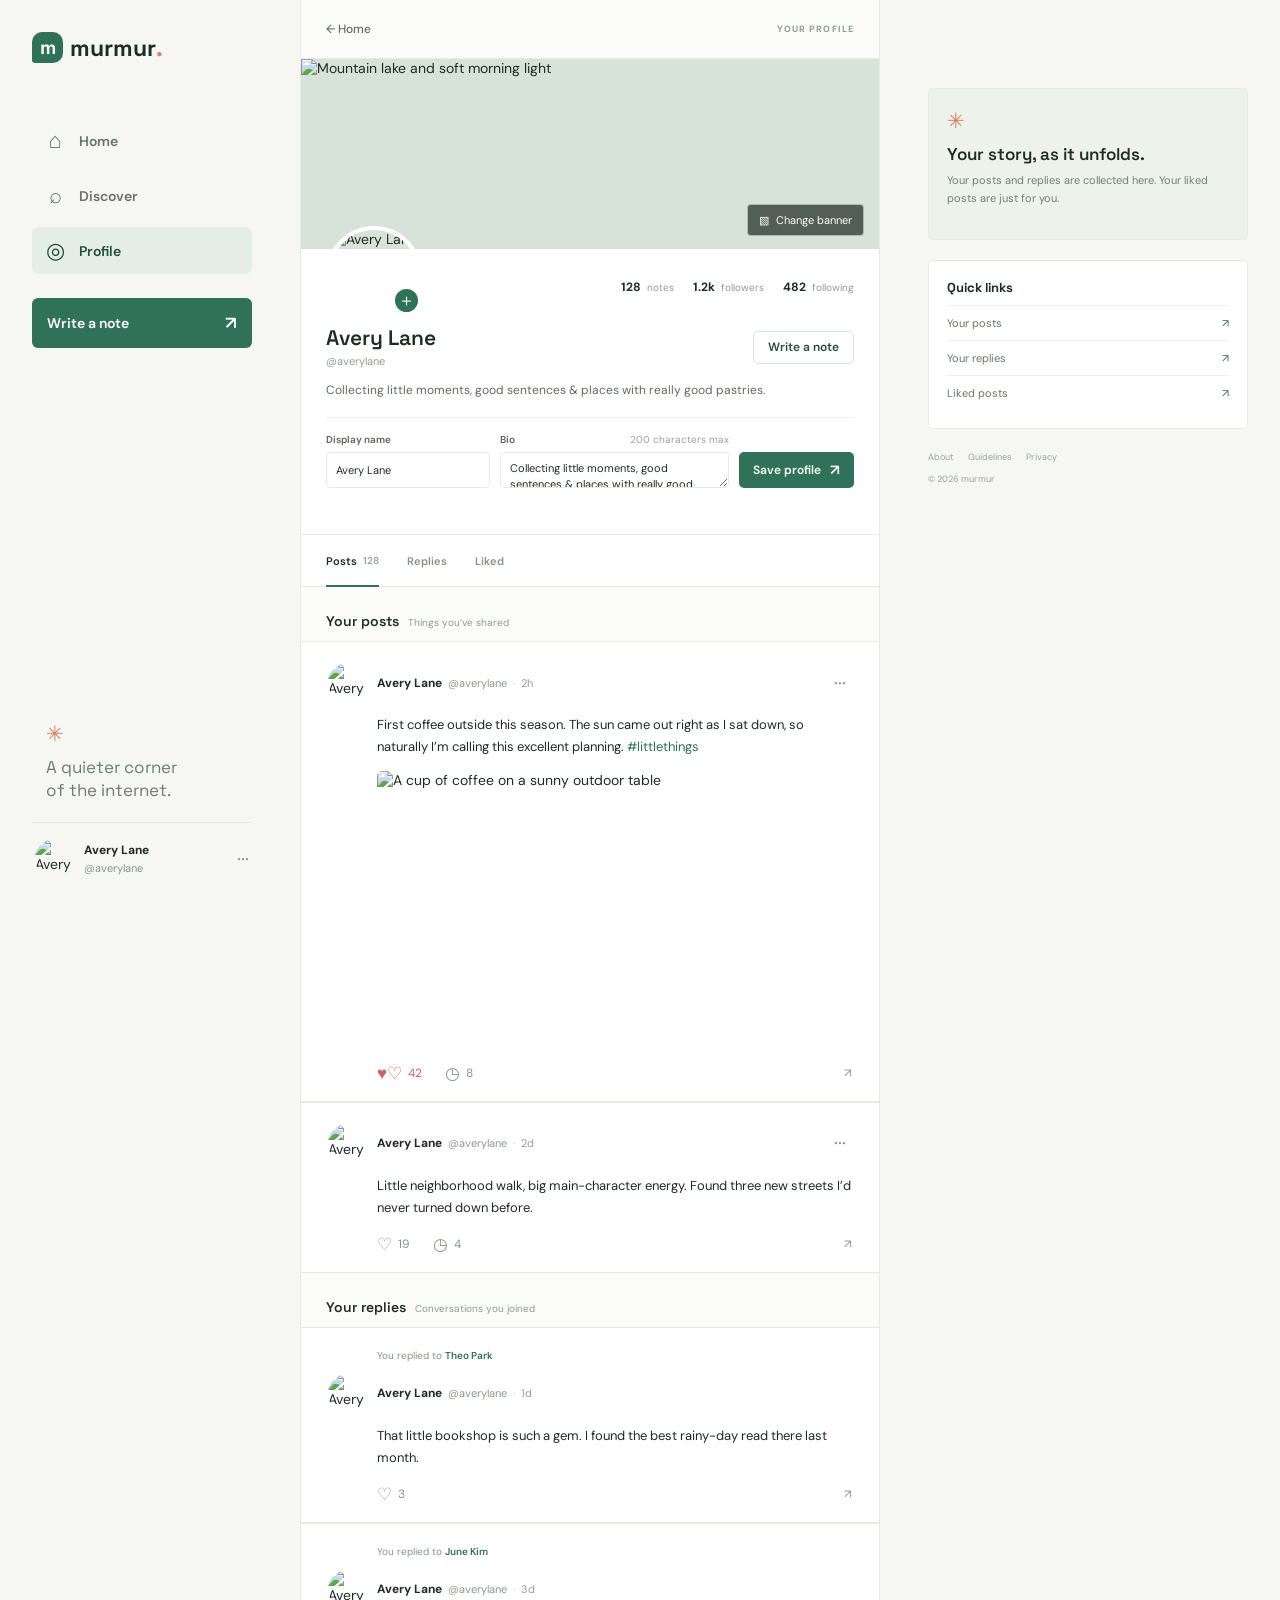
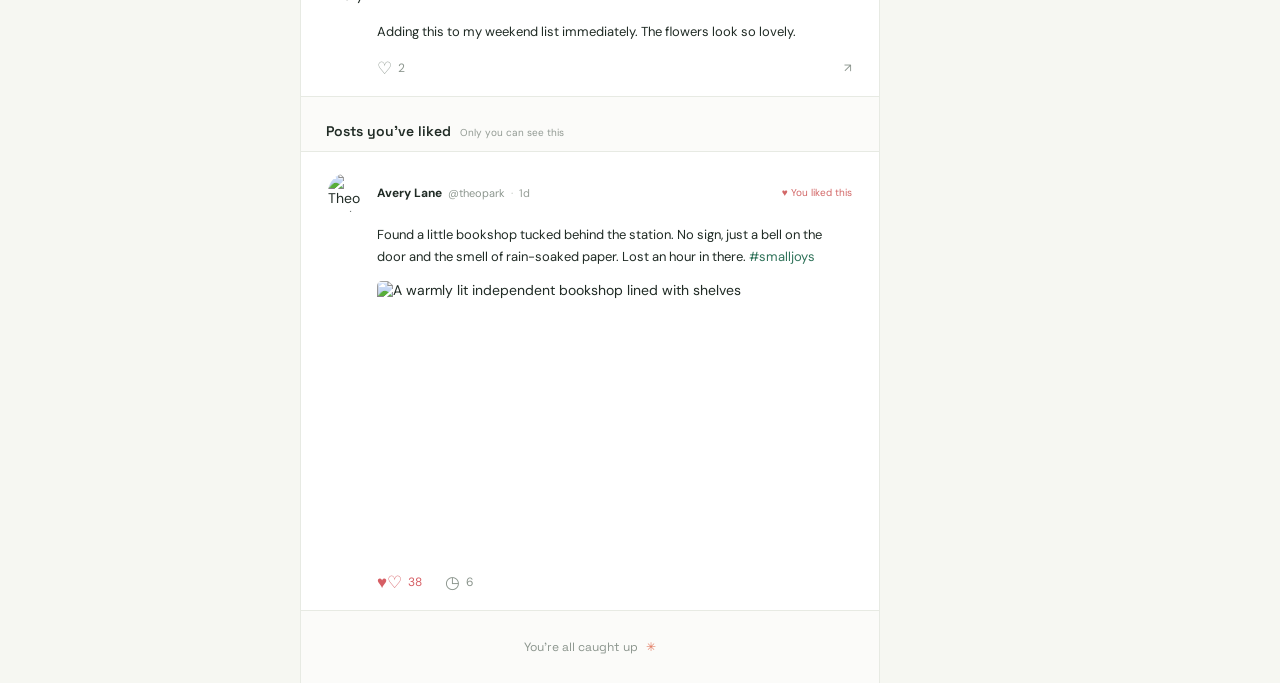
==== profile.html @ be4afce2 "Website elements Few main elements to the website/app, the HTML, CSS, and JS files. Committing to no" ====
<!doctype html>
<html lang="en">
<head>
	<meta charset="utf-8">
	<meta name="viewport" content="width=device-width, initial-scale=1">
	<meta name="theme-color" content="#f6f7f2">
	<title>Avery Lane — murmur</title>
	<link rel="preconnect" href="https://fonts.googleapis.com">
	<link rel="preconnect" href="https://fonts.gstatic.com" crossorigin>
	<link href="https://fonts.googleapis.com/css2?family=DM+Sans:wght@400;500;600;700&family=Space+Grotesk:wght@400;500;600;700&display=swap" rel="stylesheet">
	<link rel="stylesheet" href="styles.css">
	<script src="app.js" defer></script>
</head>
<body>
	<div class="app-shell">
		<aside class="left-rail" aria-label="Main navigation">
			<a class="wordmark" href="index.html" aria-label="murmur home"><span class="brand-mark">m</span>murmur<span class="wordmark-dot">.</span></a>
			<nav class="primary-nav">
				<a class="nav-link" href="index.html"><span class="nav-icon">⌂</span>Home</a>
				<a class="nav-link" href="index.html#discover"><span class="nav-icon">⌕</span>Discover</a>
				<a class="nav-link is-active" href="profile.html" aria-current="page"><span class="nav-icon">◎</span>Profile</a>
			</nav>
			<a class="rail-compose" href="index.html#compose">Write a note <span>↗</span></a>
			<div class="rail-bottom">
				<div class="rail-note"><span class="note-spark">✳</span><p>A quieter corner of the internet.</p></div>
				<a class="rail-user" href="profile.html">
					<img data-own-avatar src="https://images.unsplash.com/photo-1534528741775-53994a69daeb?auto=format&fit=crop&w=96&q=80" alt="Avery Lane">
					<span><strong data-own-name>Avery Lane</strong><small>@averylane</small></span>
					<span class="user-menu" aria-hidden="true">···</span>
				</a>
			</div>
		</aside>

		<main class="feed-column profile-page">
			<header class="mobile-header">
				<a class="wordmark" href="index.html"><span class="brand-mark">m</span>murmur<span class="wordmark-dot">.</span></a>
				<a class="mobile-avatar" href="profile.html" aria-label="Your profile"><img data-own-avatar src="https://images.unsplash.com/photo-1534528741775-53994a69daeb?auto=format&fit=crop&w=96&q=80" alt=""></a>
			</header>
			<div class="profile-page-heading"><a href="index.html" class="back-link">← <span>Home</span></a><span>YOUR PROFILE</span></div>

			<section class="profile-hero" aria-labelledby="own-profile-name">
				<div class="profile-cover">
					<img data-own-banner src="https://images.unsplash.com/photo-1470770841072-f978cf4d019e?auto=format&fit=crop&w=1600&q=85" alt="Mountain lake and soft morning light">
					<label class="cover-edit" for="own-banner">▧ <span>Change banner</span></label>
					<input class="visually-hidden" id="own-banner" type="file" accept="image/*">
				</div>
				<div class="profile-identity">
					<div class="own-avatar-wrap">
						<img class="profile-large-avatar" data-own-avatar src="https://images.unsplash.com/photo-1534528741775-53994a69daeb?auto=format&fit=crop&w=240&q=85" alt="Avery Lane">
						<label class="avatar-edit" for="own-avatar" aria-label="Change profile picture" title="Change profile picture">＋</label>
						<input class="visually-hidden" id="own-avatar" type="file" accept="image/*">
					</div>
					<div class="profile-stats"><span><strong data-post-count>128</strong> notes</span><span><strong>1.2k</strong> followers</span><span><strong data-following-count>482</strong> following</span></div>
				</div>
				<div class="profile-info">
					<div class="profile-name-row"><div><h1 id="own-profile-name" data-own-name>Avery Lane</h1><p class="profile-handle">@averylane</p></div><a class="button button-outline profile-message" href="index.html#compose">Write a note</a></div>
					<p class="profile-bio" data-own-bio>Collecting little moments, good sentences &amp; places with really good pastries.</p>
					<form class="profile-edit-form" action="#profile-edit" method="get" id="profile-edit">
						<div class="edit-field"><label for="display-name">Display name</label><input id="display-name" name="displayName" value="Avery Lane" maxlength="40"></div>
						<div class="edit-field bio-field"><label for="own-bio">Bio <span>200 characters max</span></label><textarea id="own-bio" name="bio" maxlength="200">Collecting little moments, good sentences &amp; places with really good pastries.</textarea></div>
						<button class="button button-primary" type="submit">Save profile <span aria-hidden="true">↗</span></button>
						<span class="profile-save-status" data-profile-status role="status" aria-live="polite"></span>
					</form>
				</div>
			</section>

			<nav class="profile-section-nav" aria-label="Profile sections">
				<a class="active" href="#my-posts">Posts <span data-post-count>128</span></a>
				<a href="#my-replies">Replies</a>
				<a href="#my-likes">Liked</a>
			</nav>

			<section class="profile-feed-section" id="my-posts" aria-labelledby="my-posts-title">
				<div class="profile-section-title"><h2 id="my-posts-title">Your posts</h2><span>Things you’ve shared</span></div>
				<div data-own-posts></div>
				<article class="post profile-post">
					<div class="post-header"><img class="avatar" data-own-avatar src="https://images.unsplash.com/photo-1534528741775-53994a69daeb?auto=format&fit=crop&w=96&q=80" alt="Avery Lane"><div class="post-byline"><a href="profile.html" class="display-name">Avery Lane</a><span class="handle">@averylane</span><span class="post-dot">·</span><time datetime="2026-10-16T08:42">2h</time></div><button class="more-button" type="button" aria-label="More post options">···</button></div>
					<div class="post-content"><p>First coffee outside this season. The sun came out right as I sat down, so naturally I’m calling this excellent planning. <span class="post-tag">#littlethings</span></p><img class="post-image" src="https://images.unsplash.com/photo-1495474472287-4d71bcdd2085?auto=format&fit=crop&w=1100&q=85" alt="A cup of coffee on a sunny outdoor table"></div>
					<div class="post-actions"><input class="like-toggle visually-hidden" id="own-like-coffee" type="checkbox" checked><label class="action-link like-label" for="own-like-coffee"><span class="heart" aria-hidden="true">♡</span><span>42</span><span class="visually-hidden">likes</span></label><a class="action-link" href="#post-reply-coffee"><span aria-hidden="true">◷</span><span>8</span><span class="visually-hidden">comments</span></a><button class="action-link share-action" type="button" aria-label="Share post">↗</button></div>
				</article>
				<article class="post profile-post">
					<div class="post-header"><img class="avatar" data-own-avatar src="https://images.unsplash.com/photo-1534528741775-53994a69daeb?auto=format&fit=crop&w=96&q=80" alt="Avery Lane"><div class="post-byline"><a href="profile.html" class="display-name">Avery Lane</a><span class="handle">@averylane</span><span class="post-dot">·</span><time datetime="2026-10-14T16:10">2d</time></div><button class="more-button" type="button" aria-label="More post options">···</button></div>
					<div class="post-content"><p>Little neighborhood walk, big main-character energy. Found three new streets I’d never turned down before.</p></div>
					<div class="post-actions"><input class="like-toggle visually-hidden" id="own-like-walk" type="checkbox"><label class="action-link like-label" for="own-like-walk"><span class="heart" aria-hidden="true">♡</span><span>19</span><span class="visually-hidden">likes</span></label><a class="action-link" href="#post-reply-walk"><span aria-hidden="true">◷</span><span>4</span><span class="visually-hidden">comments</span></a><button class="action-link share-action" type="button" aria-label="Share post">↗</button></div>
				</article>
			</section>

			<section class="profile-feed-section" id="my-replies" aria-labelledby="my-replies-title">
				<div class="profile-section-title"><h2 id="my-replies-title">Your replies</h2><span>Conversations you joined</span></div>
				<article class="post profile-post reply-post" id="post-reply-coffee">
					<div class="reply-context">You replied to <a href="user-profile.html">Theo Park</a></div>
					<div class="post-header"><img class="avatar" data-own-avatar src="https://images.unsplash.com/photo-1534528741775-53994a69daeb?auto=format&fit=crop&w=96&q=80" alt="Avery Lane"><div class="post-byline"><a href="profile.html" class="display-name">Avery Lane</a><span class="handle">@averylane</span><span class="post-dot">·</span><time datetime="2026-10-15T12:09">1d</time></div></div>
					<div class="post-content"><p>That little bookshop is such a gem. I found the best rainy-day read there last month.</p></div>
					<div class="post-actions"><input class="like-toggle visually-hidden" id="own-like-reply" type="checkbox"><label class="action-link like-label" for="own-like-reply"><span class="heart" aria-hidden="true">♡</span><span>3</span><span class="visually-hidden">likes</span></label><button class="action-link share-action" type="button" aria-label="Share reply">↗</button></div>
				</article>
				<article class="post profile-post reply-post" id="post-reply-walk">
					<div class="reply-context">You replied to <a href="user-profile.html">June Kim</a></div>
					<div class="post-header"><img class="avatar" data-own-avatar src="https://images.unsplash.com/photo-1534528741775-53994a69daeb?auto=format&fit=crop&w=96&q=80" alt="Avery Lane"><div class="post-byline"><a href="profile.html" class="display-name">Avery Lane</a><span class="handle">@averylane</span><span class="post-dot">·</span><time datetime="2026-10-13T17:50">3d</time></div></div>
					<div class="post-content"><p>Adding this to my weekend list immediately. The flowers look so lovely.</p></div>
					<div class="post-actions"><input class="like-toggle visually-hidden" id="own-like-reply-two" type="checkbox"><label class="action-link like-label" for="own-like-reply-two"><span class="heart" aria-hidden="true">♡</span><span>2</span><span class="visually-hidden">likes</span></label><button class="action-link share-action" type="button" aria-label="Share reply">↗</button></div>
				</article>
			</section>

			<section class="profile-feed-section" id="my-likes" aria-labelledby="my-likes-title">
				<div class="profile-section-title"><h2 id="my-likes-title">Posts you’ve liked</h2><span>Only you can see this</span></div>
				<article class="post profile-post">
					<div class="post-header"><img class="avatar" src="https://images.unsplash.com/photo-1500648767791-00dcc994a43e?auto=format&fit=crop&w=96&q=80" alt="Theo Park"><div class="post-byline"><a href="user-profile.html" class="display-name">Theo Park</a><span class="handle">@theopark</span><span class="post-dot">·</span><time datetime="2026-10-15T09:35">1d</time></div><span class="liked-indicator">♥ You liked this</span></div>
					<div class="post-content"><p>Found a little bookshop tucked behind the station. No sign, just a bell on the door and the smell of rain-soaked paper. Lost an hour in there. <span class="post-tag">#smalljoys</span></p><img class="post-image" src="https://images.unsplash.com/photo-1507842217343-583bb7270b66?auto=format&fit=crop&w=1100&q=85" alt="A warmly lit independent bookshop lined with shelves"></div>
					<div class="post-actions"><input class="like-toggle visually-hidden" id="own-liked-theo" type="checkbox" checked><label class="action-link like-label" for="own-liked-theo"><span class="heart" aria-hidden="true">♡</span><span>38</span><span class="visually-hidden">likes</span></label><a class="action-link" href="index.html#comments-theo"><span aria-hidden="true">◷</span><span>6</span><span class="visually-hidden">comments</span></a></div>
				</article>
			</section>
			<footer class="feed-footer">You’re all caught up <span>✳</span></footer>
		</main>

		<aside class="right-rail profile-side" aria-label="Profile details">
			<section class="profile-side-note"><span class="note-spark">✳</span><h2>Your story, as it unfolds.</h2><p>Your posts and replies are collected here. Your liked posts are just for you.</p></section>
			<section class="profile-side-links"><h2>Quick links</h2><a href="#my-posts">Your posts <span>↗</span></a><a href="#my-replies">Your replies <span>↗</span></a><a href="#my-likes">Liked posts <span>↗</span></a></section>
			<footer class="right-footer"><a href="#about">About</a><a href="#guidelines">Guidelines</a><a href="#privacy">Privacy</a><span>© 2026 murmur</span></footer>
		</aside>
	</div>
</body>
</html>
---- styles.css ----
:root {
  color-scheme: light;
  --paper: #f6f7f2;
  --surface: #ffffff;
  --ink: #202b25;
  --muted: #8a938c;
  --line: #e7eae3;
  --green: #2f7259;
  --green-dark: #234e3f;
  --mint: #e4eee6;
  --coral: #e27d64;
  --display: "Space Grotesk", "Trebuchet MS", sans-serif;
  --body: "DM Sans", "Segoe UI", sans-serif;
}

* { box-sizing: border-box; }
html { scroll-behavior: smooth; }
body { margin: 0; background: var(--paper); color: var(--ink); font-family: var(--body); font-size: 14px; -webkit-font-smoothing: antialiased; }
a { color: inherit; text-decoration: none; }
button, input, textarea { font: inherit; }
button { color: inherit; }
.app-shell { width: min(1320px, 100%); min-height: 100vh; margin: 0 auto; display: grid; grid-template-columns: 220px minmax(0, 620px) 320px; column-gap: 48px; align-items: start; padding: 0 32px; }

.left-rail { position: sticky; top: 0; display: flex; flex-direction: column; min-height: 100vh; padding: 32px 0 22px; }
.wordmark { display: inline-flex; align-items: center; gap: 7px; width: fit-content; font-family: var(--display); font-size: 23px; font-weight: 700; letter-spacing: 0; }
.brand-mark { display: grid; width: 31px; height: 31px; place-items: center; border-radius: 10px 10px 10px 3px; background: var(--green); color: white; font-size: 19px; }
.wordmark-dot { margin-left: -7px; color: var(--coral); }
.primary-nav { display: grid; gap: 8px; margin-top: 54px; }
.nav-link { display: flex; min-height: 47px; align-items: center; gap: 14px; padding: 0 13px; border-radius: 7px; color: #67736a; font-size: 14px; font-weight: 600; }
.nav-link:hover, .nav-link.is-active { background: var(--mint); color: var(--green-dark); }
.nav-icon { display: inline-grid; width: 20px; place-items: center; font-size: 22px; font-weight: 400; }
.rail-compose { display: flex; justify-content: space-between; align-items: center; margin-top: 24px; padding: 13px 15px; border-radius: 6px; background: var(--green); color: white; font-weight: 600; }
.rail-compose span { font-size: 18px; }
.rail-bottom { margin-top: auto; }
.rail-note { padding: 18px 14px 20px; border-bottom: 1px solid var(--line); color: #6f7c72; }
.rail-note p { max-width: 150px; margin: 8px 0 0; font-family: var(--display); font-size: 17px; line-height: 1.35; }
.note-spark { color: var(--coral); font-size: 21px; }
.rail-user { display: flex; align-items: center; gap: 10px; padding: 16px 3px 0; }
.rail-user img, .avatar { flex: 0 0 auto; width: 39px; height: 39px; border-radius: 50%; object-fit: cover; }
.rail-user strong, .rail-user small, .suggestion strong, .suggestion small { display: block; }
.rail-user strong { font-size: 12px; }
.rail-user small, .suggestion small { margin-top: 3px; color: var(--muted); font-size: 11px; }
.user-menu { margin-left: auto; color: var(--muted); font-size: 20px; }

.feed-column { min-height: 100vh; border-right: 1px solid var(--line); border-left: 1px solid var(--line); background: rgba(255,255,255,.55); }
.mobile-header { display: none; }
.feed-heading { display: flex; justify-content: space-between; align-items: center; padding: 30px 27px 23px; }
.eyebrow { margin: 0 0 7px; color: #8d978f; font-size: 9px; font-weight: 700; letter-spacing: 1.2px; }
h1, h2, p { margin-top: 0; }
h1, .auth-panel h2 { font-family: var(--display); font-weight: 600; letter-spacing: 0; }
.feed-heading h1 { margin: 0; font-size: 24px; }
.icon-button { position: relative; display: grid; width: 37px; height: 37px; place-items: center; border: 1px solid var(--line); border-radius: 50%; background: white; font-size: 20px; cursor: pointer; }
.notification-dot { position: absolute; top: 7px; right: 7px; width: 6px; height: 6px; border: 1px solid white; border-radius: 50%; background: var(--coral); }

.composer { padding: 21px 27px 17px; border-top: 1px solid var(--line); border-bottom: 1px solid var(--line); background: var(--surface); }
.composer-top { display: flex; align-items: flex-start; gap: 13px; }
.composer-input-wrap { flex: 1; min-width: 0; }
.composer-input-wrap h2 { margin: 1px 0 8px; font-family: var(--display); font-size: 15px; font-weight: 600; }
.composer textarea { display: block; width: 100%; min-height: 76px; resize: vertical; padding: 0; border: 0; outline: 0; color: var(--ink); font-size: 14px; line-height: 1.55; }
.composer textarea::placeholder, .bio-editor textarea::placeholder { color: #a4aca5; }
.composer-tools { display: flex; align-items: center; gap: 14px; padding-top: 10px; border-top: 1px solid #f0f1ed; }
.attach-button { display: inline-flex; align-items: center; gap: 5px; color: var(--green); font-size: 12px; font-weight: 600; cursor: pointer; }
.attach-button span { font-size: 18px; }
.character-limit { margin-left: auto; color: #9aa39b; font-size: 11px; }
.field-hint { display: none; margin: 8px 0 0; color: var(--muted); font-size: 11px; }
.post-submit-status { min-height: 14px; margin: 7px 0 0; color: var(--green); font-size: 11px; }
.button { display: inline-flex; min-height: 36px; align-items: center; justify-content: center; gap: 9px; padding: 0 14px; border: 0; border-radius: 5px; font-size: 12px; font-weight: 600; cursor: pointer; }
.button-primary { background: var(--green); color: white; }
.button-primary:hover, .rail-compose:hover { background: var(--green-dark); }
.button-primary span { font-size: 15px; }
.feed-toolbar { display: flex; height: 55px; align-items: stretch; justify-content: space-between; padding: 0 27px; border-bottom: 1px solid var(--line); }
.feed-tabs { display: flex; gap: 25px; }
.feed-tab { position: relative; display: flex; align-items: center; color: #8b948c; font-size: 12px; font-weight: 600; }
.feed-tab.selected { color: var(--ink); }
.feed-tab.selected::after { position: absolute; right: 0; bottom: -1px; left: 0; height: 2px; background: var(--green); content: ""; }
.filter-button { display: flex; align-items: center; gap: 7px; border: 0; background: none; color: #758077; font-size: 12px; cursor: pointer; }

.post { padding: 21px 27px 17px; border-bottom: 1px solid var(--line); background: var(--surface); }
.post-header { display: flex; align-items: center; gap: 10px; }
.post-byline { display: flex; min-width: 0; align-items: center; gap: 6px; color: #969e97; font-size: 11px; }
.display-name { color: var(--ink); font-size: 12px; font-weight: 700; }
.handle { color: #8d978f; }
.post-dot { color: #bbc1ba; }
.more-button { margin-left: auto; border: 0; background: transparent; color: #89938b; font-size: 20px; cursor: pointer; }
.post-content { padding-left: 49px; }
.post-content p { margin: 12px 0 13px; font-size: 13px; line-height: 1.7; }
.post-tag { color: var(--green); }
.post-image { display: block; width: 100%; max-height: 310px; aspect-ratio: 1.72; border-radius: 5px; object-fit: cover; }
.photo-grid { display: grid; grid-template-columns: 1fr 1fr; gap: 7px; overflow: hidden; border-radius: 5px; }
.photo-grid img { display: block; width: 100%; height: 180px; object-fit: cover; }
.post-actions { display: flex; align-items: center; gap: 23px; margin: 14px 0 0 49px; }
.action-link { display: inline-flex; align-items: center; gap: 6px; padding: 0; border: 0; background: none; color: #8b958d; font-size: 12px; cursor: pointer; }
.action-link > span:first-child { font-size: 17px; }
.like-label { cursor: pointer; }
.like-toggle:checked + .like-label { color: #d65e64; }
.like-toggle:checked + .like-label .heart { color: #d65e64; }
.like-toggle:checked + .like-label .heart::before { content: "♥"; }
.share-action { margin-left: auto; }
.bookmark-action { font-size: 17px; }
.comments { margin: 11px 0 0 49px; color: #79837b; font-size: 11px; }
.comments summary { width: fit-content; cursor: pointer; list-style: none; }
.comments summary::-webkit-details-marker { display: none; }
.comments summary:hover { color: var(--green); }
.comment-count-link { text-decoration: none; }
.post-like-action.is-liked { color: #d65e64; }
.post-like-action.is-liked .heart { color: #d65e64; }
.post-reply-list { display: grid; gap: 9px; margin-top: 12px; }
.new-post-image-grid { margin-top: 4px; }
.new-post-image-grid img { max-height: 250px; }
.comment-preview { display: flex; align-items: flex-start; gap: 8px; margin-top: 12px; }
.tiny-avatar { width: 23px; height: 23px; border-radius: 50%; object-fit: cover; }
.comment-preview p { margin: 3px 0 0; line-height: 1.5; }
.comment-preview strong { margin-right: 5px; color: var(--ink); }
.comment-form { display: flex; margin-top: 11px; border-bottom: 1px solid var(--line); }
.comment-form input { flex: 1; min-width: 0; padding: 9px 0; border: 0; outline: none; font-size: 11px; }
.comment-form button { border: 0; background: transparent; color: var(--green); cursor: pointer; }
.feed-footer { display: flex; justify-content: center; gap: 8px; padding: 28px 10px; color: #8a948c; font-family: var(--display); font-size: 12px; }
.feed-footer span { color: var(--coral); }

.right-rail { position: sticky; top: 0; display: grid; gap: 20px; padding: 29px 0 24px; }
.auth-panel { padding: 21px; border: 1px solid #e8ebe4; border-radius: 6px; background: #edf2eb; }
.auth-panel h2 { margin: 0 0 8px; font-size: 23px; line-height: 1.12; }
.auth-copy { margin: 0 0 16px; color: #718075; font-size: 12px; line-height: 1.55; }
.button-dark { width: 100%; justify-content: space-between; background: var(--ink); color: white; }
.button-dark:hover { background: var(--green-dark); }
.button-dark span { font-size: 15px; }
.auth-details { margin-top: 0; }
.auth-details[open] .button-dark { border-radius: 5px 5px 0 0; }
.auth-form { display: grid; gap: 7px; padding: 13px; border: 1px solid var(--line); border-top: 0; border-radius: 0 0 5px 5px; background: white; }
.auth-form label, .bio-editor label { margin-top: 3px; color: #59665c; font-size: 10px; font-weight: 600; }
.auth-form input { width: 100%; min-width: 0; height: 34px; padding: 0 9px; border: 1px solid var(--line); border-radius: 4px; outline-color: var(--green); font-size: 11px; }
.auth-form .button { margin-top: 5px; }
.login-details { margin-top: 12px; }
.login-link { color: #778278; font-size: 11px; text-align: center; cursor: pointer; list-style: none; }
.login-link::-webkit-details-marker { display: none; }
.login-link strong { margin-left: 3px; color: var(--green); }
.login-details .auth-form { margin-top: 12px; border-top: 1px solid var(--line); border-radius: 5px; }
.profile-card { overflow: hidden; border: 1px solid var(--line); border-radius: 6px; background: white; }
.profile-banner { height: 74px; background: linear-gradient(120deg, #6e9a80 0%, #a9bd97 49%, #e8c793 100%); }
.profile-body { position: relative; padding: 0 15px 15px; }
.profile-avatar { width: 56px; height: 56px; margin-top: -26px; border: 3px solid white; border-radius: 50%; object-fit: cover; }
.edit-profile { float: right; margin-top: 10px; padding: 7px 10px; border: 1px solid #dfe5dc; border-radius: 4px; background: white; color: #59665c; font-size: 10px; font-weight: 600; cursor: pointer; }
.profile-body h2 { margin: 7px 0 2px; font-family: var(--display); font-size: 15px; }
.profile-handle { margin: 0; color: #939c94; font-size: 10px; }
.profile-bio { margin: 11px 0 13px; color: #5e6b61; font-size: 11px; line-height: 1.55; }
.profile-counts { display: flex; gap: 15px; padding-top: 12px; border-top: 1px solid #eef0ec; color: #929a93; font-size: 9px; }
.profile-counts strong { color: var(--ink); font-size: 11px; }
.discover-panel { padding: 0 1px; }
.section-heading { display: flex; justify-content: space-between; align-items: center; margin-bottom: 13px; }
.section-heading h2, .bio-editor h2 { margin: 0; font-family: var(--display); font-size: 14px; font-weight: 600; }
.section-heading a { color: var(--green); font-size: 10px; font-weight: 600; }
.suggestion { display: flex; align-items: center; gap: 9px; padding: 8px 0; }
.suggestion img { width: 33px; height: 33px; border-radius: 50%; object-fit: cover; }
.suggestion strong { font-size: 11px; }
.suggestion small { font-size: 10px; }
.suggestion button { display: grid; width: 27px; height: 27px; place-items: center; margin-left: auto; border: 1px solid #dbe5dc; border-radius: 50%; background: white; color: var(--green); font-size: 18px; cursor: pointer; }
.bio-editor { padding-top: 16px; border-top: 1px solid var(--line); }
.bio-editor h2 { margin-bottom: 12px; }
.bio-editor form { display: grid; gap: 8px; }
.bio-editor label { display: flex; justify-content: space-between; }
.bio-editor label span { color: #98a198; font-weight: 400; }
.bio-editor textarea { width: 100%; min-height: 58px; resize: vertical; padding: 9px; border: 1px solid var(--line); border-radius: 4px; outline-color: var(--green); font-size: 11px; line-height: 1.45; }
.bio-editor .attach-button { width: fit-content; color: var(--green); }
.button-outline { width: 100%; min-height: 33px; margin-top: 2px; border: 1px solid #dce5dc; background: transparent; color: var(--green-dark); }
.right-footer { display: flex; flex-wrap: wrap; gap: 10px 14px; padding-top: 2px; color: #9aa29b; font-size: 9px; }
.right-footer span { width: 100%; }
.visually-hidden { position: absolute; overflow: hidden; width: 1px; height: 1px; clip: rect(0, 0, 0, 0); white-space: nowrap; clip-path: inset(50%); }

.profile-page { min-width: 0; }
.profile-page-heading { display: flex; height: 59px; align-items: center; justify-content: space-between; padding: 0 25px; border-bottom: 1px solid var(--line); color: #929b93; font-size: 9px; font-weight: 700; letter-spacing: 1.1px; }
.back-link { color: #647168; font-size: 12px; font-weight: 500; letter-spacing: 0; }
.profile-hero { background: white; border-bottom: 1px solid var(--line); }
.profile-cover { position: relative; height: 190px; overflow: hidden; background: #d7e2d8; }
.profile-cover > img { display: block; width: 100%; height: 100%; object-fit: cover; }
.cover-edit { position: absolute; right: 15px; bottom: 13px; display: inline-flex; min-height: 32px; align-items: center; gap: 7px; padding: 0 11px; border: 1px solid rgba(255,255,255,.55); border-radius: 4px; background: rgba(32,43,37,.72); color: white; font-size: 11px; cursor: pointer; backdrop-filter: blur(8px); }
.profile-identity { display: flex; min-height: 75px; align-items: center; justify-content: space-between; padding: 0 25px; }
.own-avatar-wrap { position: relative; width: 104px; height: 42px; }
.profile-large-avatar { position: absolute; top: -40px; left: 0; width: 96px; height: 96px; border: 4px solid white; border-radius: 50%; object-fit: cover; }
.avatar-edit { position: absolute; top: 21px; left: 67px; display: grid; width: 27px; height: 27px; place-items: center; border: 2px solid white; border-radius: 50%; background: var(--green); color: white; font-size: 17px; cursor: pointer; }
.profile-stats { display: flex; gap: 19px; color: #929a93; font-size: 10px; }
.profile-stats span { white-space: nowrap; }
.profile-stats strong { margin-right: 3px; color: var(--ink); font-size: 12px; }
.profile-info { padding: 0 25px 22px; }
.profile-name-row { display: flex; align-items: center; justify-content: space-between; gap: 12px; }
.profile-name-row h1 { margin: 0; font-size: 21px; }
.profile-name-row .profile-handle { margin: 3px 0 0; color: #929b93; font-size: 11px; }
.profile-message { width: auto; min-height: 33px; }
.profile-bio { max-width: 470px; margin: 13px 0 17px; color: #5e6b61; font-size: 12px; line-height: 1.6; }
.profile-edit-form { display: grid; grid-template-columns: minmax(0, 1fr) minmax(0, 1.4fr) auto; align-items: end; gap: 10px; padding-top: 15px; border-top: 1px solid #eef0ec; }
.edit-field { display: grid; gap: 6px; min-width: 0; }
.edit-field label { color: #59665c; font-size: 10px; font-weight: 600; }
.edit-field label span { float: right; color: #98a198; font-weight: 400; }
.edit-field input, .edit-field textarea { width: 100%; min-width: 0; min-height: 36px; padding: 8px 9px; border: 1px solid var(--line); border-radius: 4px; outline-color: var(--green); color: var(--ink); font-size: 11px; }
.edit-field textarea { height: 36px; resize: vertical; line-height: 1.45; }
.profile-edit-form .button { min-height: 36px; white-space: nowrap; }
.profile-section-nav { position: sticky; z-index: 1; top: 0; display: flex; height: 52px; gap: 28px; padding: 0 25px; border-bottom: 1px solid var(--line); background: rgba(255,255,255,.96); backdrop-filter: blur(10px); }
.profile-section-nav a { position: relative; display: flex; align-items: center; gap: 6px; color: #879188; font-size: 11px; font-weight: 600; }
.profile-section-nav a.active { color: var(--ink); }
.profile-section-nav a.active::after { position: absolute; right: 0; bottom: -1px; left: 0; height: 2px; background: var(--green); content: ""; }
.profile-section-nav a span { color: #99a199; font-size: 10px; }
.profile-feed-section { scroll-margin-top: 56px; padding-top: 6px; }
.profile-section-title { display: flex; align-items: baseline; gap: 9px; padding: 19px 25px 11px; }
.profile-section-title h2 { margin: 0; font-family: var(--display); font-size: 14px; font-weight: 600; }
.profile-section-title > span { color: #929a93; font-size: 10px; }
.profile-post { border-top: 1px solid var(--line); }
.profile-post .post-content { padding-left: 49px; }
.profile-post .post-actions { margin-bottom: 0; }
.reply-context { margin: 0 0 12px 49px; color: #89938b; font-size: 10px; }
.reply-context a { color: var(--green); font-weight: 600; }
.liked-indicator { margin-left: auto; color: #d26767; font-size: 10px; white-space: nowrap; }
.profile-side { padding-top: 88px; }
.profile-side-note, .profile-side-links { padding: 18px; border: 1px solid var(--line); border-radius: 5px; background: white; }
.profile-side-note { background: #edf2eb; }
.profile-side-note h2 { margin: 9px 0 7px; font-family: var(--display); font-size: 17px; font-weight: 600; line-height: 1.25; }
.profile-side-note p { margin: 0 0 14px; color: #718075; font-size: 11px; line-height: 1.6; }
.profile-side-note .button { width: 100%; justify-content: space-between; }
.profile-side-links h2 { margin: 0 0 9px; font-family: var(--display); font-size: 13px; }
.profile-side-links a { display: flex; justify-content: space-between; padding: 10px 0; border-top: 1px solid #eef0ec; color: #69756b; font-size: 11px; }
.profile-side-links a span { color: var(--green); }
.follow-button { width: auto; white-space: nowrap; }
.follow-button.is-following { border-color: #cbdccf; background: var(--mint); color: var(--green-dark); }
.profile-save-status { grid-column: 1 / -1; min-height: 14px; color: var(--green); font-size: 10px; }
.public-profile-info { padding-bottom: 21px; }
.public-section-nav { top: 0; }

@media (max-width: 1160px) {
  .app-shell { grid-template-columns: 190px minmax(0, 620px); column-gap: 28px; justify-content: center; }
  .right-rail { display: none; }
}

@media (max-width: 760px) {
  .app-shell { display: block; padding: 0; }
  .left-rail { display: none; }
  .feed-column { width: 100%; min-height: 100vh; border: 0; }
  .right-rail { position: static; display: grid; gap: 16px; padding: 18px; }
  .mobile-header { position: sticky; z-index: 2; top: 0; display: flex; height: 53px; align-items: center; justify-content: space-between; padding: 0 17px; border-bottom: 1px solid var(--line); background: rgba(246,247,242,.96); backdrop-filter: blur(12px); }
  .mobile-header .wordmark { font-size: 20px; }
  .mobile-header .brand-mark { width: 27px; height: 27px; font-size: 17px; }
  .mobile-avatar img { width: 29px; height: 29px; border-radius: 50%; object-fit: cover; }
  .feed-heading { padding: 23px 18px 18px; }
  .feed-heading h1 { font-size: 21px; }
  .composer { padding: 17px 18px 15px; }
  .composer-top { gap: 10px; }
  .composer .avatar { width: 34px; height: 34px; }
  .composer-tools { gap: 10px; }
  .button { min-height: 34px; padding: 0 10px; font-size: 11px; }
  .field-hint { display: block; }
  .feed-toolbar { height: 50px; padding: 0 18px; }
  .post { padding: 18px 18px 15px; }
  .post-content { padding-left: 0; }
  .post-content p { margin-top: 12px; }
  .post-image { aspect-ratio: 1.45; }
  .photo-grid img { height: 145px; }
  .post-actions, .comments { margin-left: 0; }
  .comments { margin-top: 12px; }
  .profile-page-heading { height: 48px; padding: 0 18px; }
  .profile-cover { height: 150px; }
  .profile-identity { min-height: 68px; padding: 0 18px; }
  .own-avatar-wrap { width: 87px; }
  .profile-large-avatar { top: -34px; width: 82px; height: 82px; }
  .avatar-edit { top: 18px; left: 57px; }
  .profile-stats { gap: 10px; font-size: 9px; }
  .profile-stats strong { font-size: 11px; }
  .profile-info { padding: 0 18px 18px; }
  .profile-name-row h1 { font-size: 19px; }
  .profile-edit-form { grid-template-columns: 1fr 1fr; }
  .profile-edit-form .bio-field { grid-column: 1 / -1; }
  .profile-edit-form > .button { grid-column: 1 / -1; }
  .profile-section-nav { height: 48px; padding: 0 18px; }
  .profile-section-title { flex-wrap: wrap; padding: 17px 18px 10px; }
  .profile-post { padding: 17px 18px 15px; }
  .profile-post .post-content { padding-left: 0; }
  .reply-context { margin-left: 0; }
  .profile-side { padding: 18px; }
  .liked-indicator { font-size: 9px; }
}

@media (max-width: 390px) {
  .post-byline { gap: 4px; font-size: 10px; }
  .display-name { font-size: 11px; }
  .handle { max-width: 76px; overflow: hidden; text-overflow: ellipsis; white-space: nowrap; }
  .composer-tools { gap: 8px; }
  .character-limit { font-size: 10px; }
  .post-actions { gap: 20px; }
}
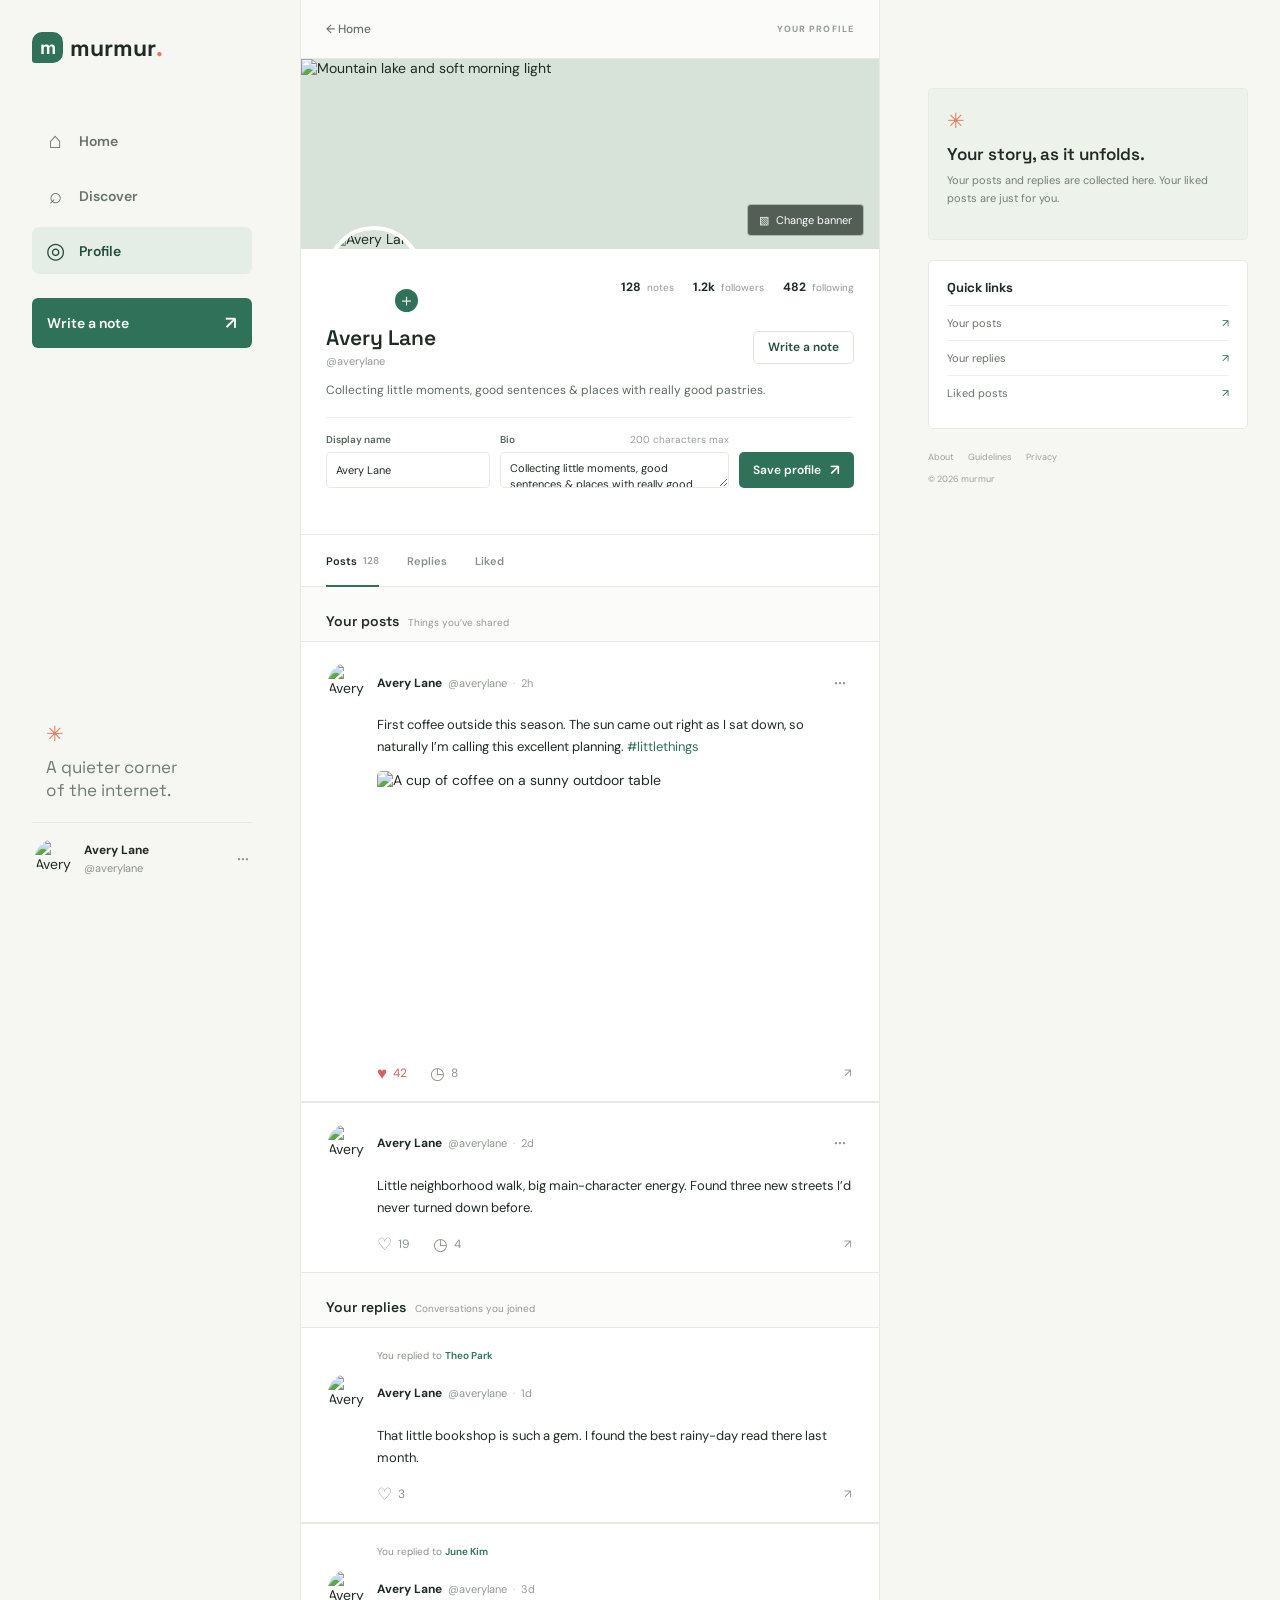
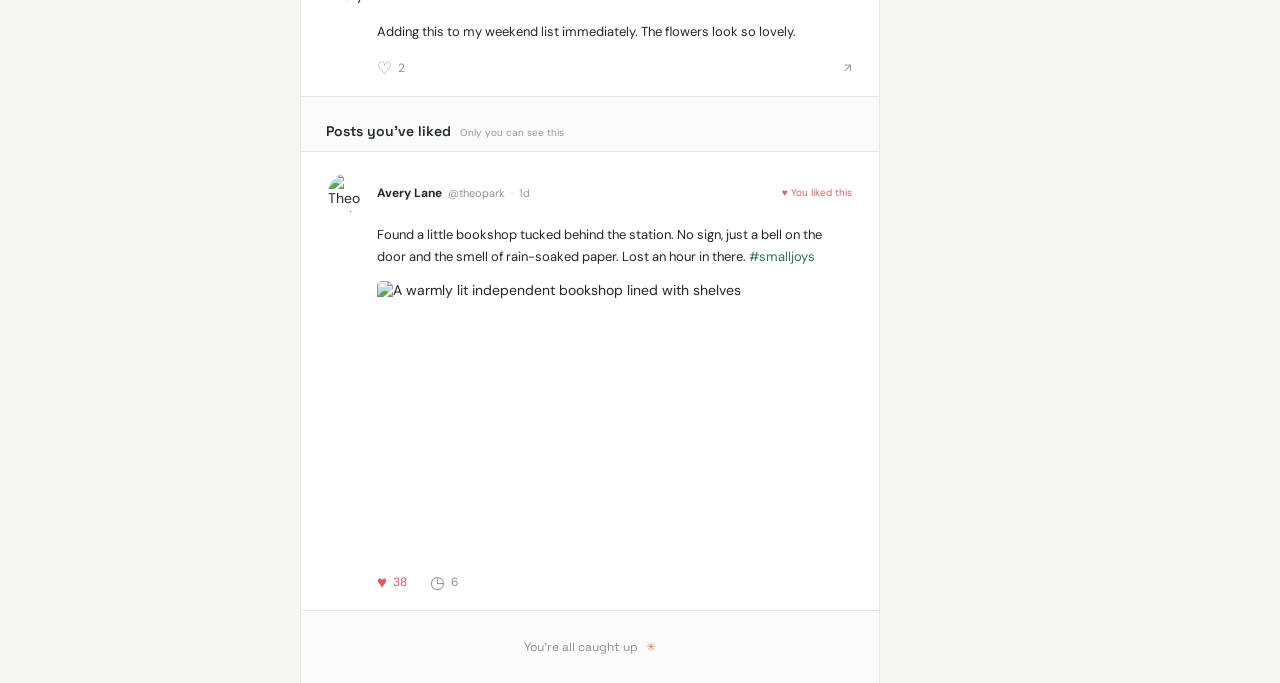
==== commit 39145db1: "More Website Changes Fixed a few bugs, added the Discover page, and updated a few things" ====
--- a/profile.html
+++ b/profile.html
@@ -17,7 +17,7 @@
 			<a class="wordmark" href="index.html" aria-label="murmur home"><span class="brand-mark">m</span>murmur<span class="wordmark-dot">.</span></a>
 			<nav class="primary-nav">
 				<a class="nav-link" href="index.html"><span class="nav-icon">⌂</span>Home</a>
-				<a class="nav-link" href="index.html#discover"><span class="nav-icon">⌕</span>Discover</a>
+				<a class="nav-link" href="discover.html"><span class="nav-icon">⌕</span>Discover</a>
 				<a class="nav-link is-active" href="profile.html" aria-current="page"><span class="nav-icon">◎</span>Profile</a>
 			</nav>
 			<a class="rail-compose" href="index.html#compose">Write a note <span>↗</span></a>
@@ -76,12 +76,12 @@
 				<article class="post profile-post">
 					<div class="post-header"><img class="avatar" data-own-avatar src="https://images.unsplash.com/photo-1534528741775-53994a69daeb?auto=format&fit=crop&w=96&q=80" alt="Avery Lane"><div class="post-byline"><a href="profile.html" class="display-name">Avery Lane</a><span class="handle">@averylane</span><span class="post-dot">·</span><time datetime="2026-10-16T08:42">2h</time></div><button class="more-button" type="button" aria-label="More post options">···</button></div>
 					<div class="post-content"><p>First coffee outside this season. The sun came out right as I sat down, so naturally I’m calling this excellent planning. <span class="post-tag">#littlethings</span></p><img class="post-image" src="https://images.unsplash.com/photo-1495474472287-4d71bcdd2085?auto=format&fit=crop&w=1100&q=85" alt="A cup of coffee on a sunny outdoor table"></div>
-					<div class="post-actions"><input class="like-toggle visually-hidden" id="own-like-coffee" type="checkbox" checked><label class="action-link like-label" for="own-like-coffee"><span class="heart" aria-hidden="true">♡</span><span>42</span><span class="visually-hidden">likes</span></label><a class="action-link" href="#post-reply-coffee"><span aria-hidden="true">◷</span><span>8</span><span class="visually-hidden">comments</span></a><button class="action-link share-action" type="button" aria-label="Share post">↗</button></div>
+					<div class="post-actions"><input class="like-toggle visually-hidden" id="own-like-coffee" type="checkbox" checked><label class="action-link like-label" for="own-like-coffee"><span class="heart" aria-hidden="true"></span><span>42</span><span class="visually-hidden">likes</span></label><a class="action-link" href="#post-reply-coffee"><span aria-hidden="true">◷</span><span>8</span><span class="visually-hidden">comments</span></a><button class="action-link share-action" type="button" aria-label="Share post">↗</button></div>
 				</article>
 				<article class="post profile-post">
 					<div class="post-header"><img class="avatar" data-own-avatar src="https://images.unsplash.com/photo-1534528741775-53994a69daeb?auto=format&fit=crop&w=96&q=80" alt="Avery Lane"><div class="post-byline"><a href="profile.html" class="display-name">Avery Lane</a><span class="handle">@averylane</span><span class="post-dot">·</span><time datetime="2026-10-14T16:10">2d</time></div><button class="more-button" type="button" aria-label="More post options">···</button></div>
 					<div class="post-content"><p>Little neighborhood walk, big main-character energy. Found three new streets I’d never turned down before.</p></div>
-					<div class="post-actions"><input class="like-toggle visually-hidden" id="own-like-walk" type="checkbox"><label class="action-link like-label" for="own-like-walk"><span class="heart" aria-hidden="true">♡</span><span>19</span><span class="visually-hidden">likes</span></label><a class="action-link" href="#post-reply-walk"><span aria-hidden="true">◷</span><span>4</span><span class="visually-hidden">comments</span></a><button class="action-link share-action" type="button" aria-label="Share post">↗</button></div>
+					<div class="post-actions"><input class="like-toggle visually-hidden" id="own-like-walk" type="checkbox"><label class="action-link like-label" for="own-like-walk"><span class="heart" aria-hidden="true"></span><span>19</span><span class="visually-hidden">likes</span></label><a class="action-link" href="#post-reply-walk"><span aria-hidden="true">◷</span><span>4</span><span class="visually-hidden">comments</span></a><button class="action-link share-action" type="button" aria-label="Share post">↗</button></div>
 				</article>
 			</section>
 
@@ -91,13 +91,13 @@
 					<div class="reply-context">You replied to <a href="user-profile.html">Theo Park</a></div>
 					<div class="post-header"><img class="avatar" data-own-avatar src="https://images.unsplash.com/photo-1534528741775-53994a69daeb?auto=format&fit=crop&w=96&q=80" alt="Avery Lane"><div class="post-byline"><a href="profile.html" class="display-name">Avery Lane</a><span class="handle">@averylane</span><span class="post-dot">·</span><time datetime="2026-10-15T12:09">1d</time></div></div>
 					<div class="post-content"><p>That little bookshop is such a gem. I found the best rainy-day read there last month.</p></div>
-					<div class="post-actions"><input class="like-toggle visually-hidden" id="own-like-reply" type="checkbox"><label class="action-link like-label" for="own-like-reply"><span class="heart" aria-hidden="true">♡</span><span>3</span><span class="visually-hidden">likes</span></label><button class="action-link share-action" type="button" aria-label="Share reply">↗</button></div>
+					<div class="post-actions"><input class="like-toggle visually-hidden" id="own-like-reply" type="checkbox"><label class="action-link like-label" for="own-like-reply"><span class="heart" aria-hidden="true"></span><span>3</span><span class="visually-hidden">likes</span></label><button class="action-link share-action" type="button" aria-label="Share reply">↗</button></div>
 				</article>
 				<article class="post profile-post reply-post" id="post-reply-walk">
 					<div class="reply-context">You replied to <a href="user-profile.html">June Kim</a></div>
 					<div class="post-header"><img class="avatar" data-own-avatar src="https://images.unsplash.com/photo-1534528741775-53994a69daeb?auto=format&fit=crop&w=96&q=80" alt="Avery Lane"><div class="post-byline"><a href="profile.html" class="display-name">Avery Lane</a><span class="handle">@averylane</span><span class="post-dot">·</span><time datetime="2026-10-13T17:50">3d</time></div></div>
 					<div class="post-content"><p>Adding this to my weekend list immediately. The flowers look so lovely.</p></div>
-					<div class="post-actions"><input class="like-toggle visually-hidden" id="own-like-reply-two" type="checkbox"><label class="action-link like-label" for="own-like-reply-two"><span class="heart" aria-hidden="true">♡</span><span>2</span><span class="visually-hidden">likes</span></label><button class="action-link share-action" type="button" aria-label="Share reply">↗</button></div>
+					<div class="post-actions"><input class="like-toggle visually-hidden" id="own-like-reply-two" type="checkbox"><label class="action-link like-label" for="own-like-reply-two"><span class="heart" aria-hidden="true"></span><span>2</span><span class="visually-hidden">likes</span></label><button class="action-link share-action" type="button" aria-label="Share reply">↗</button></div>
 				</article>
 			</section>
 
@@ -106,7 +106,7 @@
 				<article class="post profile-post">
 					<div class="post-header"><img class="avatar" src="https://images.unsplash.com/photo-1500648767791-00dcc994a43e?auto=format&fit=crop&w=96&q=80" alt="Theo Park"><div class="post-byline"><a href="user-profile.html" class="display-name">Theo Park</a><span class="handle">@theopark</span><span class="post-dot">·</span><time datetime="2026-10-15T09:35">1d</time></div><span class="liked-indicator">♥ You liked this</span></div>
 					<div class="post-content"><p>Found a little bookshop tucked behind the station. No sign, just a bell on the door and the smell of rain-soaked paper. Lost an hour in there. <span class="post-tag">#smalljoys</span></p><img class="post-image" src="https://images.unsplash.com/photo-1507842217343-583bb7270b66?auto=format&fit=crop&w=1100&q=85" alt="A warmly lit independent bookshop lined with shelves"></div>
-					<div class="post-actions"><input class="like-toggle visually-hidden" id="own-liked-theo" type="checkbox" checked><label class="action-link like-label" for="own-liked-theo"><span class="heart" aria-hidden="true">♡</span><span>38</span><span class="visually-hidden">likes</span></label><a class="action-link" href="index.html#comments-theo"><span aria-hidden="true">◷</span><span>6</span><span class="visually-hidden">comments</span></a></div>
+					<div class="post-actions"><input class="like-toggle visually-hidden" id="own-liked-theo" data-post-key="theo-bookshop" type="checkbox" checked><label class="action-link like-label" for="own-liked-theo"><span class="heart" aria-hidden="true"></span><span>38</span><span class="visually-hidden">likes</span></label><a class="action-link" href="index.html#comments-theo"><span aria-hidden="true">◷</span><span>6</span><span class="visually-hidden">comments</span></a></div>
 				</article>
 			</section>
 			<footer class="feed-footer">You’re all caught up <span>✳</span></footer>
--- a/styles.css
+++ b/styles.css
@@ -92,6 +92,8 @@
 .action-link { display: inline-flex; align-items: center; gap: 6px; padding: 0; border: 0; background: none; color: #8b958d; font-size: 12px; cursor: pointer; }
 .action-link > span:first-child { font-size: 17px; }
 .like-label { cursor: pointer; }
+.like-label .heart { font-size: 0; }
+.like-label .heart::before { content: "♡"; font-size: 17px; }
 .like-toggle:checked + .like-label { color: #d65e64; }
 .like-toggle:checked + .like-label .heart { color: #d65e64; }
 .like-toggle:checked + .like-label .heart::before { content: "♥"; }
@@ -223,6 +225,44 @@
 .public-profile-info { padding-bottom: 21px; }
 .public-section-nav { top: 0; }
 
+.discover-page { min-width: 0; }
+.discover-heading { padding: 31px 27px 22px; background: white; }
+.discover-heading h1 { margin: 0; font-size: 25px; }
+.discover-intro { margin: 8px 0 17px; color: #748075; font-size: 12px; line-height: 1.5; }
+.discover-search { display: flex; height: 45px; align-items: center; gap: 10px; padding: 0 12px; border: 1px solid #dfe5dc; border-radius: 5px; background: #fbfcf9; }
+.search-icon { color: var(--green); font-size: 22px; line-height: 1; }
+.discover-search input { flex: 1; width: 0; height: 100%; border: 0; outline: 0; background: transparent; color: var(--ink); font-size: 12px; }
+.discover-search input::placeholder { color: #a0a9a0; }
+.search-clear { display: grid; width: 25px; height: 25px; place-items: center; border: 0; border-radius: 50%; background: #edf2eb; color: #67736a; font-size: 19px; line-height: 1; cursor: pointer; }
+.trending-strip { padding: 20px 27px 19px; border-bottom: 1px solid var(--line); background: #f0f3ed; }
+.trending-heading { display: flex; align-items: center; justify-content: space-between; }
+.trending-heading .eyebrow { margin-bottom: 5px; }
+.trending-heading h2 { margin: 0; font-family: var(--display); font-size: 15px; font-weight: 600; }
+.trending-spark { color: var(--coral); font-size: 23px; }
+.trending-topics { display: flex; flex-wrap: wrap; gap: 8px; margin-top: 14px; }
+.trending-topics button { display: inline-flex; min-height: 31px; align-items: center; gap: 8px; padding: 0 10px; border: 1px solid #dce5dc; border-radius: 4px; background: white; color: var(--green-dark); font-size: 10px; font-weight: 600; cursor: pointer; }
+.trending-topics button:hover { border-color: #9ab6a0; background: #f8fbf7; }
+.trending-topics button span { color: #98a198; font-size: 9px; font-weight: 400; }
+.discover-results-section { min-height: 300px; }
+.discover-results-heading { display: flex; align-items: baseline; justify-content: space-between; padding: 20px 27px 11px; }
+.discover-results-heading h2 { margin: 0; font-family: var(--display); font-size: 15px; font-weight: 600; }
+.discover-results-heading > span { color: #929a93; font-size: 10px; }
+.discover-results .post { border-top: 1px solid var(--line); }
+.search-highlight { padding: 0 1px; border-radius: 2px; background: #f5d894; color: #49391e; }
+.discover-empty { padding: 54px 25px 64px; text-align: center; }
+.discover-empty[hidden] { display: none; }
+.discover-empty > span { color: var(--green); font-size: 28px; }
+.discover-empty h3 { margin: 9px 0 5px; font-family: var(--display); font-size: 16px; }
+.discover-empty p { max-width: 260px; margin: 0 auto; color: #89938b; font-size: 11px; line-height: 1.6; }
+.discover-side { padding-top: 88px; }
+.discover-side-card { padding: 19px; border: 1px solid var(--line); border-radius: 5px; background: #edf2eb; }
+.discover-side-card h2 { margin: 7px 0; font-family: var(--display); font-size: 17px; line-height: 1.25; }
+.discover-side-card > p:not(.eyebrow) { margin: 0 0 15px; color: #718075; font-size: 11px; line-height: 1.6; }
+.discover-side-card .button { width: 100%; justify-content: space-between; }
+.discover-tip { background: white; }
+.discover-tip h2 { font-size: 14px; }
+.discover-tip > p:not(.eyebrow) { margin-bottom: 0; }
+
 @media (max-width: 1160px) {
   .app-shell { grid-template-columns: 190px minmax(0, 620px); column-gap: 28px; justify-content: center; }
   .right-rail { display: none; }
@@ -273,6 +313,15 @@
   .reply-context { margin-left: 0; }
   .profile-side { padding: 18px; }
   .liked-indicator { font-size: 9px; }
+  .discover-heading { padding: 23px 18px 17px; }
+  .discover-heading h1 { font-size: 22px; }
+  .trending-strip { padding: 17px 18px; }
+  .trending-topics { gap: 7px; }
+  .trending-topics button { min-height: 30px; }
+  .discover-results-heading { padding: 18px 18px 10px; }
+  .discover-results .post { padding: 17px 18px 15px; }
+  .discover-results .post-content { padding-left: 0; }
+  .discover-side { padding: 18px; }
 }
 
 @media (max-width: 390px) {
